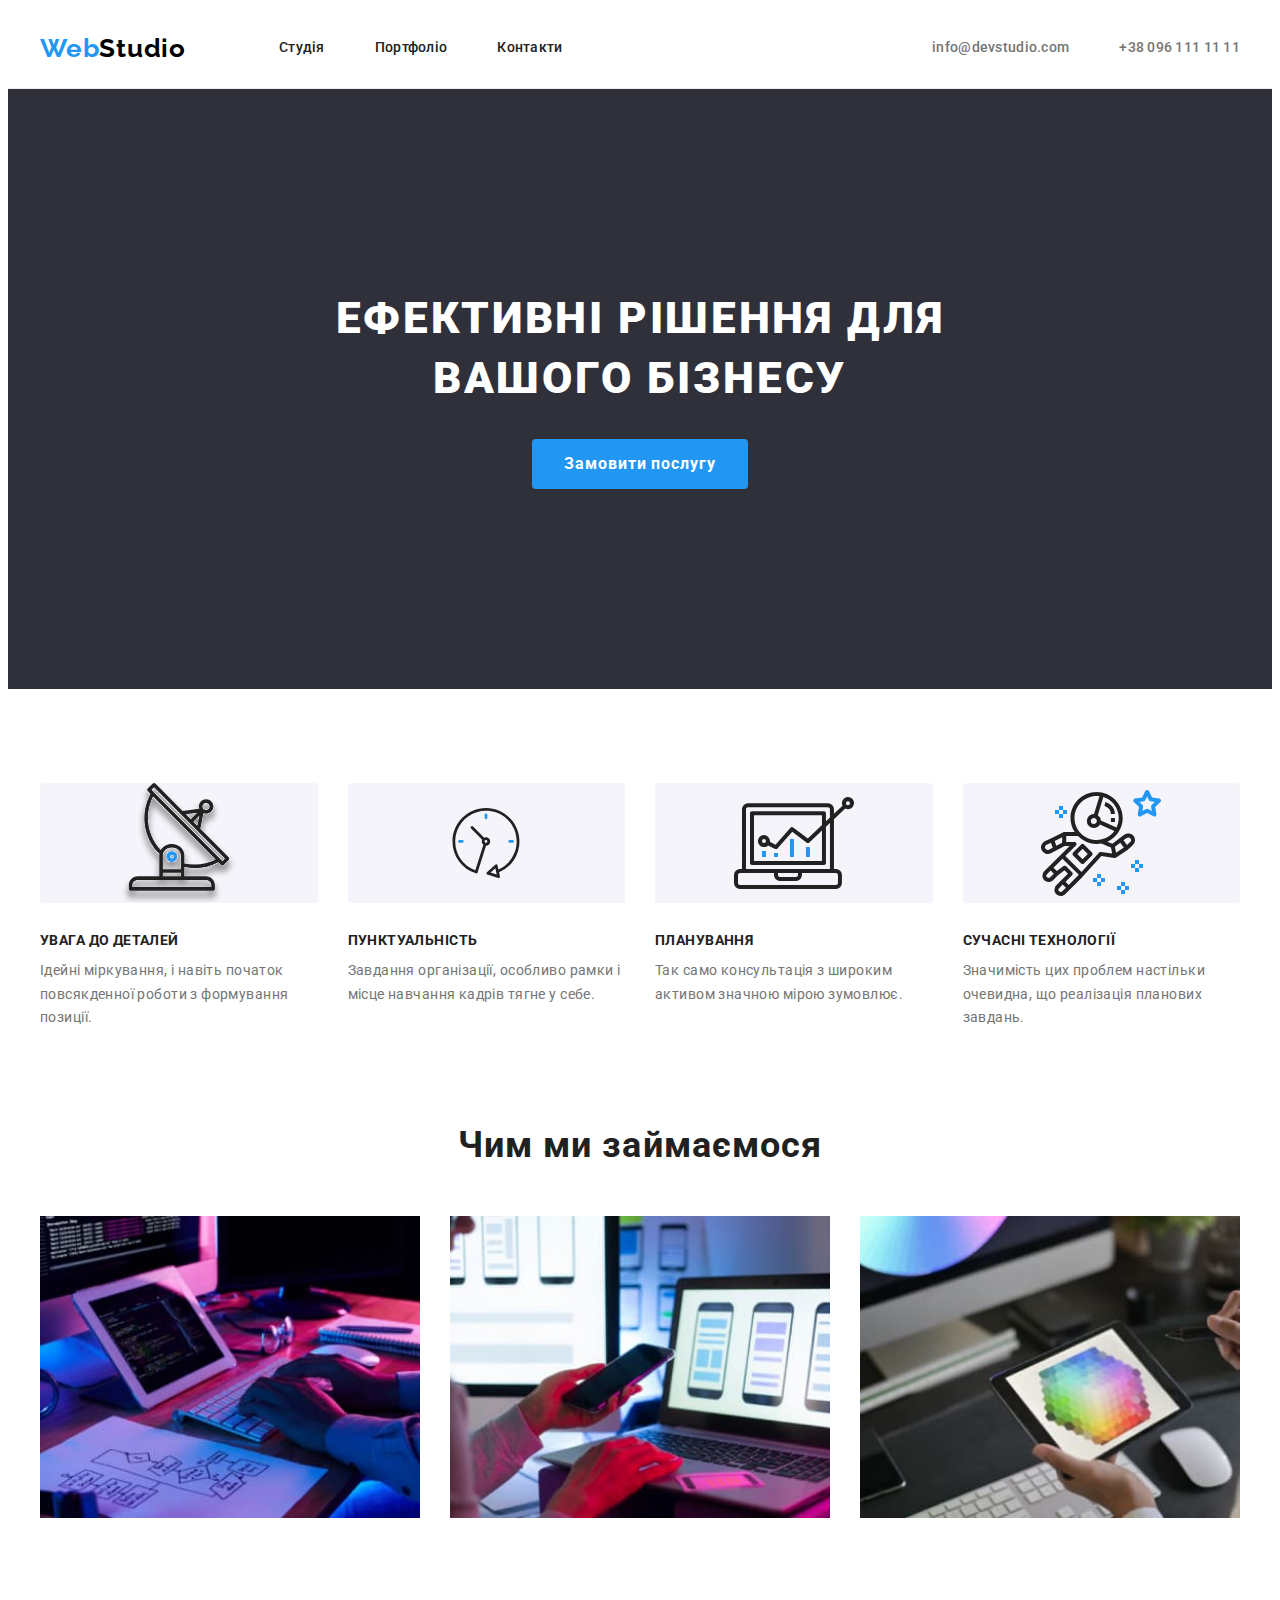
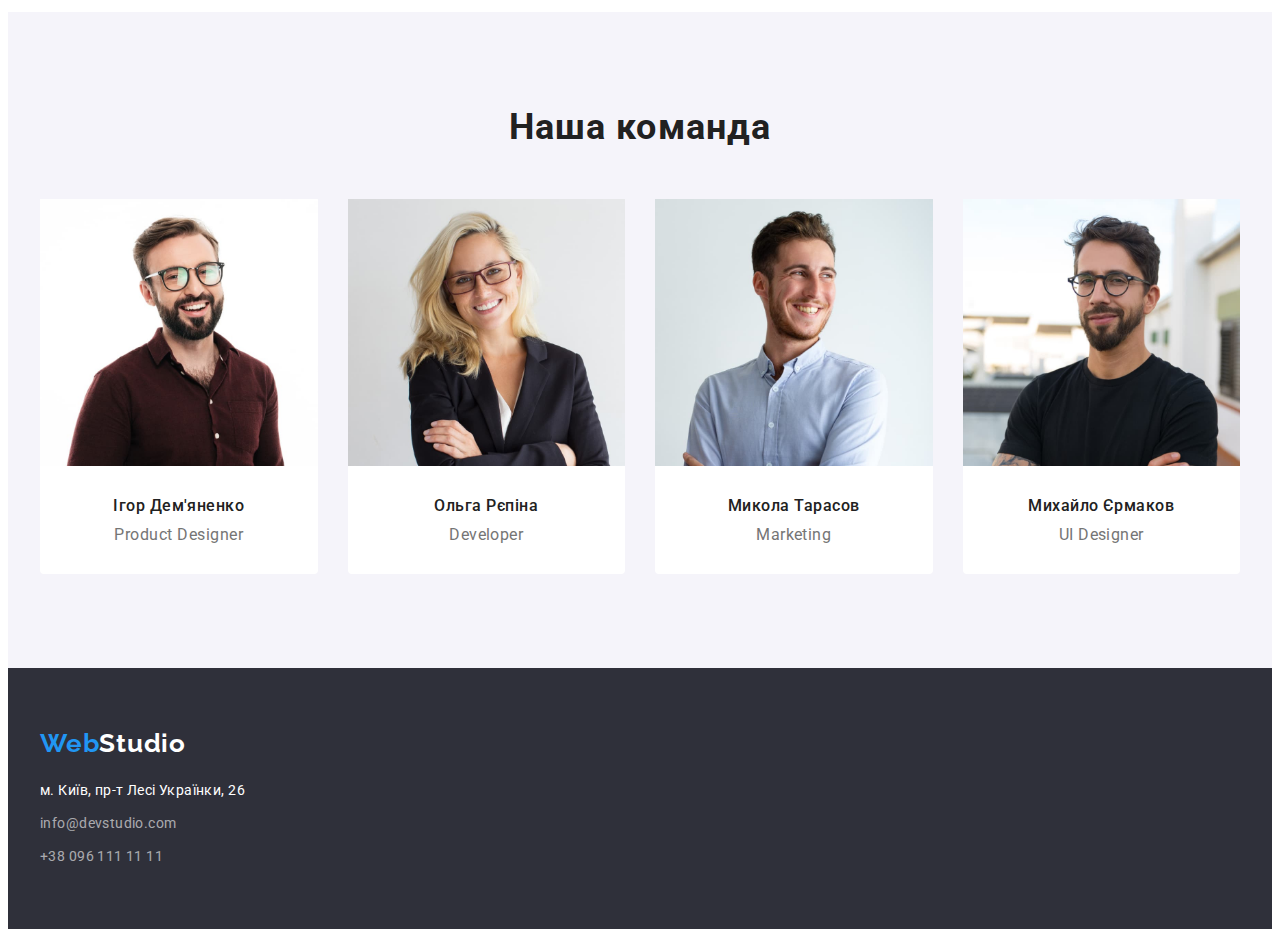
==== index.html @ 79f2c2d8 "start hm 4" ====
<!DOCTYPE html>
<html lang="uk">
  <head>
    <meta charset="UTF-8" />
    <meta http-equiv="X-UA-Compatible" content="IE=edge" />
    <meta name="viewport" content="width=device-width, initial-scale=1.0" />
    <title>Студія</title>
    <link rel="preconnect" href="https://fonts.googleapis.com" />
    <link rel="preconnect" href="https://fonts.gstatic.com" crossorigin />
    <link
      href="https://fonts.googleapis.com/css2?family=Raleway:wght@700&family=Roboto:wght@400;500;700;900&display=swap"
      rel="stylesheet"
    />

    <link
      rel="stylesheet"
      href="https://cdnjs.cloudflare.com/ajax/libs/modern-normalize/1.1.0/modern-normalize.min.css"
      integrity="sha512-wpPYUAdjBVSE4KJnH1VR1HeZfpl1ub8YT/NKx4PuQ5NmX2tKuGu6U/JRp5y+Y8XG2tV+wKQpNHVUX03MfMFn9Q=="
      crossorigin="anonymous"
      referrerpolicy="no-referrer"
    />
    <link rel="stylesheet" href="./css/style.css" />
  </head>
  <body>
    <header class="header">
      <!-- Верхня лінія -->
      <div class="container nav-main">
        <nav class="nav">
          <a class="logo" href="./index.html" lang="en"
            >Web<span class="logo-black">Studio</span></a
          >
          <ul class="nav-list">
            <li class="nav-list-item">
              <a class="nav-link current" href="./index.html">Студія</a>
            </li>
            <li class="nav-list-item">
              <a class="nav-link" href="./portfolio.html">Портфоліо</a>
            </li>
            <li class="nav-list-item">
              <a class="nav-link" href="#">Контакти</a>
            </li>
          </ul>
        </nav>
        <ul class="nav-contacts">
          <li class="nav-contacts-item">
            <a href="mailto:info@devstudio.com" class="link"
              >info@devstudio.com</a
            >
          </li>
          <li class="nav-contacts-item">
            <a href="tel:+380961111111" class="link">+38 096 111 11 11</a>
          </li>
        </ul>
      </div>
    </header>

    <main>
      <!-- Секція герой -->
      <section class="hero centered">
        <div class="container">
          <h1 class="hero-title">Ефективні рішення для вашого бізнесу</h1>
          <button class="hero-button" type="button">Замовити послугу</button>
        </div>
      </section>

      <!-- Секція особливості - приховати h2-->

      <section class="section feature">
        <h2 class="visually-hidden">Особливості</h2>
        <div class="container">
          <ul class="feature-list">
            <li class="feature-list-item">
              <h3 class="feature-title">УВАГА ДО ДЕТАЛЕЙ</h3>
              <p class="feature-text">
                Ідейні міркування, і навіть початок повсякденної роботи з
                формування позиції.
              </p>
            </li>
            <li class="feature-list-item">
              <h3 class="feature-title">ПУНКТУАЛЬНІСТЬ</h3>
              <p class="feature-text">
                Завдання організації, особливо рамки і місце навчання кадрів
                тягне у себе.
              </p>
            </li>
            <li class="feature-list-item">
              <h3 class="feature-title">ПЛАНУВАННЯ</h3>
              <p class="feature-text">
                Так само консультація з широким активом значною мірою зумовлює.
              </p>
            </li>
            <li class="feature-list-item">
              <h3 class="feature-title">СУЧАСНІ ТЕХНОЛОГІЇ</h3>
              <p class="feature-text">
                Значимість цих проблем настільки очевидна, що реалізація
                планових завдань.
              </p>
            </li>
          </ul>
        </div>
      </section>
      <!-- Секція Чим ми займаємося -->
      <section class="section">
        <div class="container">
          <h2 class="work-title centered">Чим ми займаємося</h2>
          <ul class="work-list">
            <li class="work-list-item">
              <img
                src="./images/img1.jpg"
                alt="людина працює на клавіатурі"
                width="370"
              />
            </li>
            <li class="work-list-item">
              <img
                src="./images/img2.jpg"
                alt="людина переглядає телефон"
                width="370"
              />
            </li>
            <li class="work-list-item">
              <img
                src="./images/img3.jpg"
                alt="людина переглядає планшет"
                width="370"
              />
            </li>
          </ul>
        </div>
      </section>

      <!-- Секція наша команда -->
      <section class="section team centered">
        <div class="container">
          <h2 class="team-title">Наша команда</h2>
          <ul class="team-list">
            <li class="team-list-item">
              <img src="./images/imgigor.jpg" alt="фото Ігоря" width="270" />
              <h3 class="team-name">Ігор Дем'яненко</h3>
              <p class="team-text" lang="en">Product Designer</p>
            </li>
            <li class="team-list-item">
              <img src="./images/imgolga.jpg" alt="фото Ольги" width="270" />
              <h3 class="team-name">Ольга Рєпіна</h3>
              <p class="team-text" lang="en">Developer</p>
            </li>
            <li class="team-list-item">
              <img src="./images/imgmikola.jpg" alt="фото Миколи" width="270" />
              <h3 class="team-name">Микола Тарасов</h3>
              <p class="team-text" lang="en">Marketing</p>
            </li>
            <li class="team-list-item">
              <img
                src="./images/imgmishailo.jpg"
                alt="фото Михайла"
                width="270"
              />
              <h3 class="team-name">Михайло Єрмаков</h3>
              <p class="team-text" lang="en">UI Designer</p>
            </li>
          </ul>
        </div>
      </section>
    </main>
    <!-- Секція підвал -->
    <footer class="footer">
      <div class="container">
        <a class="logo footer" href="./index.html" lang="en"
          >Web<span class="logo-white">Studio</span></a
        >
        <address class="address">
          <ul class="footer-list">
            <li class="footer-list-item">
              <a
                class="footer-link"
                href="https://goo.gl/maps/CPtrU1FHBa2aNyZL9"
                target="_blank"
                rel="noopener noreferrer"
                >м. Київ, пр-т Лесі Українки, 26</a
              >
            </li>
            <li class="footer-list-item mail">
              <a class="link" href="mailto:info@devstudio.com"
                >info@devstudio.com</a
              >
            </li>
            <li class="footer-list-item">
              <a class="link" href="tel:+380961111111">+38 096 111 11 11</a>
            </li>
          </ul>
        </address>
      </div>
    </footer>
  </body>
</html>
---- css/style.css ----
:root {
  --primary-text-color: #212121;
  --secondary-text-color: #757575;
  --accent-color: #2196f3;
  --primary-white-color: #ffffff;
  --primary-bgr-color: #f5f4fa;
  --secondary-bgr-color: #2f303a;
  --footer-bgr-item-color: rgba(255, 255, 255, 0.6);
  --logo-primary-color: #2196f3;
  --logo-top-color: #000000;
  --logo-bottom-color: #ffffff;
  --accent-hero-btn: #188ce8;
}

/* ----сбрасываем margin and other-------- */

p,
h1,
h2,
h3,
h4,
h5,
h6 {
  margin: 0;
}

ul,
ol {
  margin: 0;
  padding-left: 0;
  list-style: none;
}

img {
  display: block;
  min-width: 100%;
  height: auto;
}

a {
  text-decoration: none;
  color: currentColor;
}

/* цвет и фон страницы */
body {
  font-family: "Roboto", sans-serif;
  background-color: var(--primary-white-color);
  color: var(--primary-text-color);
}

.container {
  width: 1200px;
  padding-left: 15px;
  padding-right: 15px;
  margin: 0 auto;
}

.current {
  color: var(--accent-color);
}

.centered {
  text-align: center;
}

/* ------------геометрия section------------ */

.section {
  margin-top: 0;
  margin-bottom: 0;
  padding-top: 94px;
  padding-bottom: 94px;
}

/* -----HEADER------- */

.header {
  border-bottom: 1px solid #ececec;
}

.logo {
  padding-top: 24px;
  padding-bottom: 24px;

  color: var(--logo-primary-color);
  font-family: "Raleway", sans-serif;
  font-weight: 700;
  font-style: normal;
  font-size: 26px;
  line-height: 1.19;
  letter-spacing: 0.03em;
}

.logo-black {
  color: var(--logo-top-color);
}

.nav-link {
  display: block;
  padding-top: 32px;
  padding-bottom: 32px;

  font-weight: 500;
  font-size: 14px;
  line-height: 1.14;
  letter-spacing: 0.02em;
  color: var(--primary-text-color);
}

.nav-link:hover,
.nav-link:focus {
  color: var(--accent-color);
}

.nav-main {
  display: flex;
}

.nav {
  display: flex;
  align-items: center;
}

.nav-list {
  display: flex;
  align-items: center;
  margin-left: 93px;
  gap: 50px;
}

.nav-contacts {
  display: flex;
  align-items: center;
  margin-left: auto;
  gap: 50px;
}

.nav-contacts-item .link {
  display: block;
  padding-top: 32px;
  padding-bottom: 32px;

  font-weight: 500;
  font-size: 14px;
  line-height: 1.14;
  letter-spacing: 0.02em;
  color: var(--secondary-text-color);
}

.nav-contacts-item .link:hover,
.nav-contacts-item .link:focus {
  color: var(--accent-color);
}

/* ------- HERO ------- */

.hero {
  margin-top: 0;
  margin-bottom: 0;
  padding-top: 200px;
  padding-bottom: 200px;

  background-color: var(--secondary-bgr-color);
}

.hero-title {
  max-width: 696px;
  margin: 0 auto 30px;

  font-weight: 900;
  font-size: 44px;
  line-height: 1.36;
  letter-spacing: 0.06em;
  color: var(--primary-white-color);
  text-transform: uppercase;
}

.hero-button {
  display: inline-block;
  border-radius: 4px;
  min-width: 216px;
  height: 50px;

  border: none;
  background: var(--accent-color);
  font-family: inherit;
  font-weight: 700;
  font-size: 16px;
  line-height: 1.88;
  letter-spacing: 0.06em;
  color: var(--primary-white-color);
  cursor: pointer;
}

.hero-button:hover,
.hero-button:focus {
  background: var(--accent-hero-btn);
}

/* ------- FEATURE ------- */

.visually-hidden {
  position: absolute;
  width: 1px;
  height: 1px;
  margin: -1px;
  border: 0;
  padding: 0;
  white-space: nowrap;
  clip-path: inset(100%);
  clip: rect(0 0 0 0);
  overflow: hidden;
}
.feature {
  padding-bottom: 0;
}

.feature-list {
  display: flex;
  justify-content: center;
  gap: 30px;
}

.feature-list-item {
  flex-basis: calc((100% - 90px) / 4);
}

.feature-list-item::before {
  content: "";
  display: block;
  height: 120px;
  margin-bottom: 30px;
  background: var(--primary-bgr-color);
  border-radius: 4px;

  background-size: contain;
  background-repeat: no-repeat;
  background-position: center;
}

.feature-list-item:nth-child(1)::before {
  background-image: url(../images/antenna-1.svg);
}

.feature-list-item:nth-child(2)::before {
  background-image: url(../images/time.svg);
}

.feature-list-item:nth-child(3)::before {
  background-image: url(../images/diagram.svg);
}

.feature-list-item:nth-child(4)::before {
  background-image: url(../images/astronaut.svg);
}

.feature-title {
  margin-bottom: 10px;

  font-size: 14px;
  line-height: 1.14;
  letter-spacing: 0.03em;
  text-transform: uppercase;
}

.feature-text {
  font-size: 14px;
  line-height: 1.71;
  letter-spacing: 0.03em;
  color: var(--secondary-text-color);
}

/* -------------- WORK ---------------- */

.work-title {
  margin-bottom: 50px;
}

.work-title,
.team-title {
  font-size: 36px;
  line-height: 1.17;
  letter-spacing: 0.03em;
}

.work-list {
  display: flex;
  justify-content: center;
  gap: 30px;
}

.work-list-item {
  flex-basis: calc((100% - 60px) / 3);
}

/* ---------- TEAM ------------ */

.team {
  background-color: var(--primary-bgr-color);
}

.team-title {
  margin-bottom: 50px;
}

.team-list {
  display: flex;
  justify-content: center;
  gap: 30px;
}

.team-list-item {
  flex-basis: calc((100% - 90px) / 4);

  background: var(--primary-white-color);
  border-radius: 0px 0px 4px 4px;
}

.team-name {
  margin-bottom: 10px;

  font-weight: 500;
  font-size: 16px;
  line-height: 1.19;
  letter-spacing: 0.03em;
}

.team-text {
  margin-bottom: 30px;

  font-size: 16px;
  line-height: 1.19;
  text-align: center;
  letter-spacing: 0.03em;
  color: var(--secondary-text-color);
}

.team-list-item > img {
  margin-bottom: 30px;
}

/* ------------- FILTERS ------------ */

.filters-list {
  display: flex;
  justify-content: center;
  gap: 8px;

  margin-bottom: 50px;
}

.filters-button {
  display: inline-block;
  border-radius: 4px;
  height: 38px;
  min-width: 73px;
  border: none;

  font-family: inherit;
  font-weight: 500;
  font-size: 16px;
  line-height: 1.62;
  letter-spacing: 0.03em;
  background: var(--primary-bgr-color);
  color: var(--primary-text-color);
  cursor: pointer;
}

.filters-button:hover,
.filters-button:focus {
  background: var(--accent-color);
  color: var(--primary-white-color);
}

/* ------------- PORTFOLIO ------------ */

.portfolio-list {
  display: flex;
  flex-wrap: wrap;
  gap: 30px;

  background: var(--primary-white-color);
}

.portfolio-list-item {
  flex-basis: calc((100% - 60px) / 3);
}

.portfolio-item:hover,
.portfolio-item:focus {
  color: var(--primary-text-color);
}

.sign {
  padding: 20px 24px;
  border: 1px solid #eeeeee;
  border-top: 1px solid transparent;
}

.portfolio-title {
  margin-top: 0;
  margin-bottom: 4px;

  font-size: 18px;
  line-height: 2;
  letter-spacing: 0.06em;
  color: var(--primary-text-color);
}

.portfolio-text {
  font-size: 16px;
  line-height: 1.88;
  letter-spacing: 0.03em;
  color: var(--secondary-text-color);
}

/* ---------- FOOTER ----------- */

.footer {
  padding-top: 60px;
  padding-bottom: 60px;

  background-color: var(--secondary-bgr-color);
}

.logo.footer {
  margin: 0;
  padding: 0;
}

.address {
  margin-top: 20px;
}

.mail {
  margin-top: 9px;
  margin-bottom: 9px;
}

.logo-white {
  color: var(--logo-bottom-color);
}

.footer-list-item .link {
  font-style: normal;
  font-size: 14px;
  line-height: 1.71;
  letter-spacing: 0.03em;
  color: var(--footer-bgr-item-color);
}

.footer-list-item .footer-link {
  font-style: normal;
  font-size: 14px;
  line-height: 1.71;
  letter-spacing: 0.03em;
  color: var(--primary-white-color);
}

.footer-link:hover,
.footer-iink:focus {
  color: var(--accent-color);
}

.footer-list-item .link:hover,
.footer-list-item .link:focus {
  color: var(--accent-color);
}
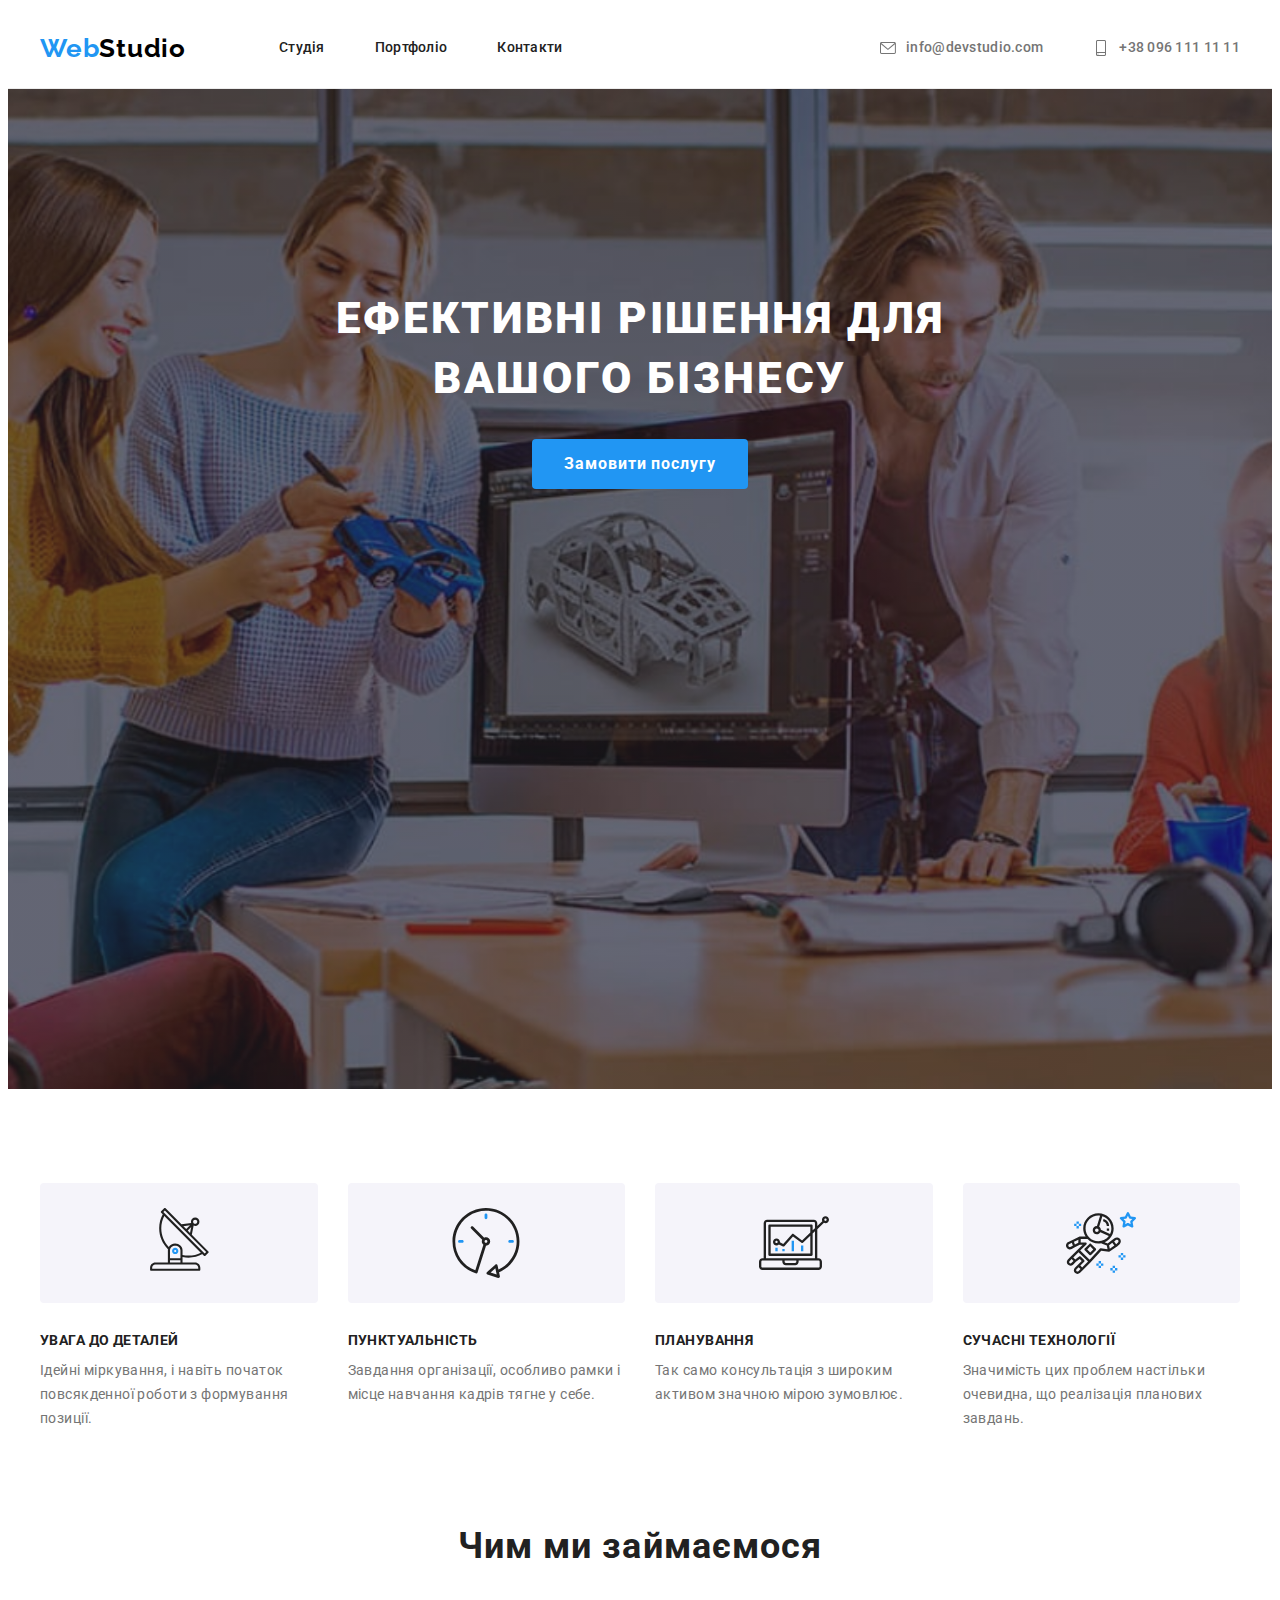
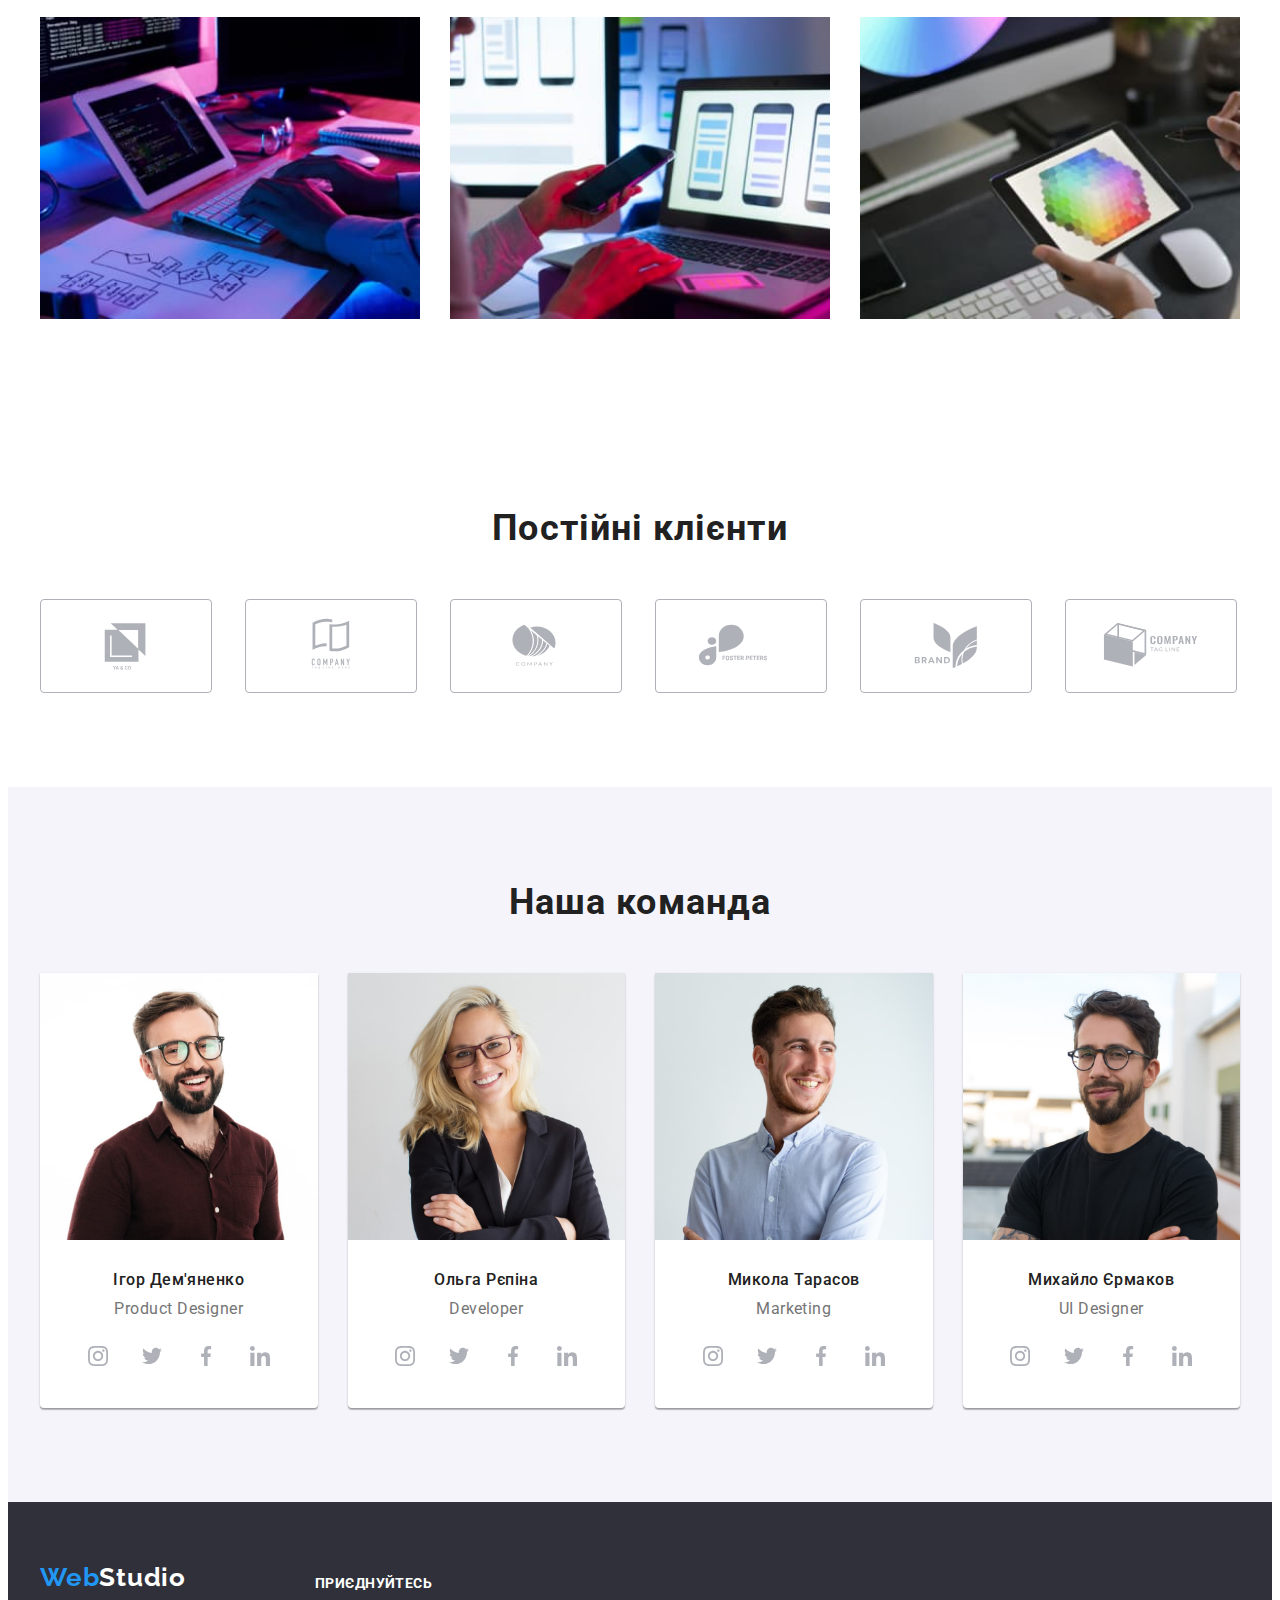
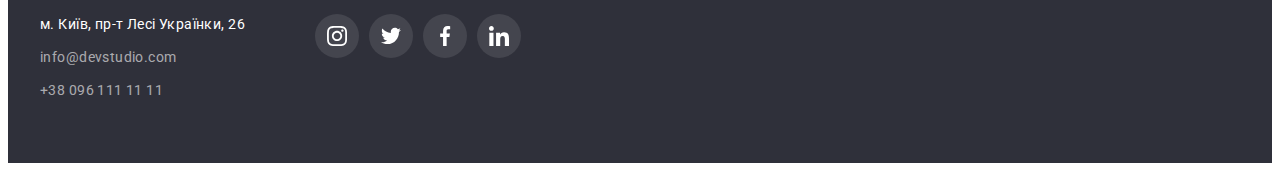
==== commit 8d764c91: "adds svg" ====
--- a/index.html
+++ b/index.html
@@ -44,11 +44,18 @@
         <ul class="nav-contacts">
           <li class="nav-contacts-item">
             <a href="mailto:info@devstudio.com" class="link"
-              >info@devstudio.com</a
+              ><svg class="nav-contacts-icon" width="16" height="16">
+                <use href="./images/icons.svg#icon-mail"></use>
+              </svg>
+              info@devstudio.com</a
             >
           </li>
           <li class="nav-contacts-item">
-            <a href="tel:+380961111111" class="link">+38 096 111 11 11</a>
+            <a href="tel:+380961111111" class="link mobile"
+              ><svg class="nav-contacts-icon" width="16" height="16">
+                <use href="./images/icons.svg#icon-smartphone"></use></svg
+              >+38 096 111 11 11</a
+            >
           </li>
         </ul>
       </div>
@@ -70,6 +77,11 @@
         <div class="container">
           <ul class="feature-list">
             <li class="feature-list-item">
+              <div class="feature-thumb">
+                <svg class="feature-icon" width="70" height="70">
+                  <use href="./images/icons.svg#icon-antenna"></use>
+                </svg>
+              </div>
               <h3 class="feature-title">УВАГА ДО ДЕТАЛЕЙ</h3>
               <p class="feature-text">
                 Ідейні міркування, і навіть початок повсякденної роботи з
@@ -77,6 +89,11 @@
               </p>
             </li>
             <li class="feature-list-item">
+              <div class="feature-thumb">
+                <svg class="feature-icon" width="70" height="70">
+                  <use href="./images/icons.svg#icon-clock"></use>
+                </svg>
+              </div>
               <h3 class="feature-title">ПУНКТУАЛЬНІСТЬ</h3>
               <p class="feature-text">
                 Завдання організації, особливо рамки і місце навчання кадрів
@@ -84,12 +101,22 @@
               </p>
             </li>
             <li class="feature-list-item">
+              <div class="feature-thumb">
+                <svg class="feature-icon" width="70" height="70">
+                  <use href="./images/icons.svg#icon-diagram"></use>
+                </svg>
+              </div>
               <h3 class="feature-title">ПЛАНУВАННЯ</h3>
               <p class="feature-text">
                 Так само консультація з широким активом значною мірою зумовлює.
               </p>
             </li>
             <li class="feature-list-item">
+              <div class="feature-thumb">
+                <svg class="feature-icon" width="70" height="70">
+                  <use href="./images/icons.svg#icon-astronaut"></use>
+                </svg>
+              </div>
               <h3 class="feature-title">СУЧАСНІ ТЕХНОЛОГІЇ</h3>
               <p class="feature-text">
                 Значимість цих проблем настільки очевидна, що реалізація
@@ -129,6 +156,81 @@
         </div>
       </section>
 
+      <!-- секція наші кліенти -->
+      <section class="section">
+        <div class="container">
+          <h2 class="clients centered">Постійні клієнти</h2>
+          <ul class="clients-list">
+            <li class="clients-item">
+              <a
+                class="clients-link"
+                href="#"
+                target="_blank"
+                rel="noreferrer noopener"
+              >
+                <svg class="clients-icon" width="106" height="60">
+                  <use href="./images/icons.svg#icon-company1"></use></svg
+              ></a>
+            </li>
+            <li class="clients-item">
+              <a
+                class="clients-link"
+                href="#"
+                target="_blank"
+                rel="noreferrer noopener"
+              >
+                <svg class="clients-icon" width="106" height="60">
+                  <use href="./images/icons.svg#icon-company2"></use></svg
+              ></a>
+            </li>
+            <li class="clients-item">
+              <a
+                class="clients-link"
+                href="#"
+                target="_blank"
+                rel="noreferrer noopener"
+              >
+                <svg class="clients-icon" width="106" height="60">
+                  <use href="./images/icons.svg#icon-company3"></use></svg
+              ></a>
+            </li>
+            <li class="clients-item">
+              <a
+                class="clients-link"
+                href="#"
+                target="_blank"
+                rel="noreferrer noopener"
+              >
+                <svg class="clients-icon" width="106" height="60">
+                  <use href="./images/icons.svg#icon-company4"></use></svg
+              ></a>
+            </li>
+            <li class="clients-item">
+              <a
+                class="clients-link"
+                href="#"
+                target="_blank"
+                rel="noreferrer noopener"
+              >
+                <svg class="clients-icon" width="106" height="60">
+                  <use href="./images/icons.svg#icon-company5"></use></svg
+              ></a>
+            </li>
+            <li class="clients-item">
+              <a
+                class="clients-link"
+                href="#"
+                target="_blank"
+                rel="noreferrer noopener"
+              >
+                <svg class="clients-icon" width="106" height="60">
+                  <use href="./images/icons.svg#icon-company6"></use></svg
+              ></a>
+            </li>
+          </ul>
+        </div>
+      </section>
+
       <!-- Секція наша команда -->
       <section class="section team centered">
         <div class="container">
@@ -136,18 +238,174 @@
           <ul class="team-list">
             <li class="team-list-item">
               <img src="./images/imgigor.jpg" alt="фото Ігоря" width="270" />
-              <h3 class="team-name">Ігор Дем'яненко</h3>
-              <p class="team-text" lang="en">Product Designer</p>
+              <div class="team-content">
+                <h3 class="team-name">Ігор Дем'яненко</h3>
+                <p class="team-text" lang="en">Product Designer</p>
+                <ul class="social-list">
+                  <li class="social-item">
+                    <a
+                      class="social-link"
+                      href="#"
+                      target="_blank"
+                      rel="noreferrer noopener"
+                    >
+                      <svg class="social-icon" width="20" height="20">
+                        <use href="./images/icons.svg#icon-instagram"></use>
+                      </svg>
+                    </a>
+                  </li>
+                  <li class="social-item">
+                    <a
+                      class="social-link"
+                      href="#"
+                      target="_blank"
+                      rel="noreferrer noopener"
+                    >
+                      <svg class="social-icon" width="20" height="20">
+                        <use href="./images/icons.svg#icon-twitter"></use>
+                      </svg>
+                    </a>
+                  </li>
+                  <li class="social-item">
+                    <a
+                      class="social-link"
+                      href="#"
+                      target="_blank"
+                      rel="noreferrer noopener"
+                    >
+                      <svg class="social-icon" width="20" height="20">
+                        <use href="./images/icons.svg#icon-facebook"></use>
+                      </svg>
+                    </a>
+                  </li>
+                  <li class="social-item">
+                    <a
+                      class="social-link"
+                      href="#"
+                      target="_blank"
+                      rel="noreferrer noopener"
+                    >
+                      <svg class="social-icon" width="20" height="20">
+                        <use href="./images/icons.svg#icon-linkedin"></use>
+                      </svg>
+                    </a>
+                  </li>
+                </ul>
+              </div>
             </li>
             <li class="team-list-item">
               <img src="./images/imgolga.jpg" alt="фото Ольги" width="270" />
-              <h3 class="team-name">Ольга Рєпіна</h3>
-              <p class="team-text" lang="en">Developer</p>
+              <div class="team-content">
+                <h3 class="team-name">Ольга Рєпіна</h3>
+                <p class="team-text" lang="en">Developer</p>
+                <ul class="social-list">
+                  <li class="social-item">
+                    <a
+                      class="social-link"
+                      href="#"
+                      target="_blank"
+                      rel="noreferrer noopener"
+                    >
+                      <svg class="social-icon" width="20" height="20">
+                        <use href="./images/icons.svg#icon-instagram"></use>
+                      </svg>
+                    </a>
+                  </li>
+                  <li class="social-item">
+                    <a
+                      class="social-link"
+                      href="#"
+                      target="_blank"
+                      rel="noreferrer noopener"
+                    >
+                      <svg class="social-icon" width="20" height="20">
+                        <use href="./images/icons.svg#icon-twitter"></use>
+                      </svg>
+                    </a>
+                  </li>
+                  <li class="social-item">
+                    <a
+                      class="social-link"
+                      href="#"
+                      target="_blank"
+                      rel="noreferrer noopener"
+                    >
+                      <svg class="social-icon" width="20" height="20">
+                        <use href="./images/icons.svg#icon-facebook"></use>
+                      </svg>
+                    </a>
+                  </li>
+                  <li class="social-item">
+                    <a
+                      class="social-link"
+                      href="#"
+                      target="_blank"
+                      rel="noreferrer noopener"
+                    >
+                      <svg class="social-icon" width="20" height="20">
+                        <use href="./images/icons.svg#icon-linkedin"></use>
+                      </svg>
+                    </a>
+                  </li>
+                </ul>
+              </div>
             </li>
             <li class="team-list-item">
               <img src="./images/imgmikola.jpg" alt="фото Миколи" width="270" />
-              <h3 class="team-name">Микола Тарасов</h3>
-              <p class="team-text" lang="en">Marketing</p>
+              <div class="team-content">
+                <h3 class="team-name">Микола Тарасов</h3>
+                <p class="team-text" lang="en">Marketing</p>
+                <ul class="social-list">
+                  <li class="social-item">
+                    <a
+                      class="social-link"
+                      href="#"
+                      target="_blank"
+                      rel="noreferrer noopener"
+                    >
+                      <svg class="social-icon" width="20" height="20">
+                        <use href="./images/icons.svg#icon-instagram"></use>
+                      </svg>
+                    </a>
+                  </li>
+                  <li class="social-item">
+                    <a
+                      class="social-link"
+                      href="#"
+                      target="_blank"
+                      rel="noreferrer noopener"
+                    >
+                      <svg class="social-icon" width="20" height="20">
+                        <use href="./images/icons.svg#icon-twitter"></use>
+                      </svg>
+                    </a>
+                  </li>
+                  <li class="social-item">
+                    <a
+                      class="social-link"
+                      href="#"
+                      target="_blank"
+                      rel="noreferrer noopener"
+                    >
+                      <svg class="social-icon" width="20" height="20">
+                        <use href="./images/icons.svg#icon-facebook"></use>
+                      </svg>
+                    </a>
+                  </li>
+                  <li class="social-item">
+                    <a
+                      class="social-link"
+                      href="#"
+                      target="_blank"
+                      rel="noreferrer noopener"
+                    >
+                      <svg class="social-icon" width="20" height="20">
+                        <use href="./images/icons.svg#icon-linkedin"></use>
+                      </svg>
+                    </a>
+                  </li>
+                </ul>
+              </div>
             </li>
             <li class="team-list-item">
               <img
@@ -155,8 +413,60 @@
                 alt="фото Михайла"
                 width="270"
               />
-              <h3 class="team-name">Михайло Єрмаков</h3>
-              <p class="team-text" lang="en">UI Designer</p>
+              <div class="team-content">
+                <h3 class="team-name">Михайло Єрмаков</h3>
+                <p class="team-text" lang="en">UI Designer</p>
+                <ul class="social-list">
+                  <li class="social-item">
+                    <a
+                      class="social-link"
+                      href="#"
+                      target="_blank"
+                      rel="noreferrer noopener"
+                    >
+                      <svg class="social-icon" width="20" height="20">
+                        <use href="./images/icons.svg#icon-instagram"></use>
+                      </svg>
+                    </a>
+                  </li>
+                  <li class="social-item">
+                    <a
+                      class="social-link"
+                      href="#"
+                      target="_blank"
+                      rel="noreferrer noopener"
+                    >
+                      <svg class="social-icon" width="20" height="20">
+                        <use href="./images/icons.svg#icon-twitter"></use>
+                      </svg>
+                    </a>
+                  </li>
+                  <li class="social-item">
+                    <a
+                      class="social-link"
+                      href="#"
+                      target="_blank"
+                      rel="noreferrer noopener"
+                    >
+                      <svg class="social-icon" width="20" height="20">
+                        <use href="./images/icons.svg#icon-facebook"></use>
+                      </svg>
+                    </a>
+                  </li>
+                  <li class="social-item">
+                    <a
+                      class="social-link"
+                      href="#"
+                      target="_blank"
+                      rel="noreferrer noopener"
+                    >
+                      <svg class="social-icon" width="20" height="20">
+                        <use href="./images/icons.svg#icon-linkedin"></use>
+                      </svg>
+                    </a>
+                  </li>
+                </ul>
+              </div>
             </li>
           </ul>
         </div>
@@ -164,31 +474,80 @@
     </main>
     <!-- Секція підвал -->
     <footer class="footer">
-      <div class="container">
-        <a class="logo footer" href="./index.html" lang="en"
-          >Web<span class="logo-white">Studio</span></a
-        >
-        <address class="address">
-          <ul class="footer-list">
-            <li class="footer-list-item">
-              <a
-                class="footer-link"
-                href="https://goo.gl/maps/CPtrU1FHBa2aNyZL9"
-                target="_blank"
-                rel="noopener noreferrer"
-                >м. Київ, пр-т Лесі Українки, 26</a
-              >
-            </li>
-            <li class="footer-list-item mail">
-              <a class="link" href="mailto:info@devstudio.com"
-                >info@devstudio.com</a
-              >
-            </li>
-            <li class="footer-list-item">
-              <a class="link" href="tel:+380961111111">+38 096 111 11 11</a>
+      <div class="container wrap">
+        <div class="footer-address">
+          <a class="logo footer" href="./index.html" lang="en"
+            >Web<span class="logo-white">Studio</span></a
+          >
+
+          <address class="address">
+            <ul class="footer-list">
+              <li class="footer-list-item">
+                <a
+                  class="footer-link"
+                  href="https://goo.gl/maps/CPtrU1FHBa2aNyZL9"
+                  target="_blank"
+                  rel="noopener noreferrer"
+                  >м. Київ, пр-т Лесі Українки, 26</a
+                >
+              </li>
+              <li class="footer-list-item mail">
+                <a class="link" href="mailto:info@devstudio.com"
+                  >info@devstudio.com</a
+                >
+              </li>
+              <li class="footer-list-item">
+                <a class="link" href="tel:+380961111111">+38 096 111 11 11</a>
+              </li>
+            </ul>
+          </address>
+        </div>
+        <div class="footer-social">
+          <h2 class="footer-title">приєднуйтесь</h2>
+          <ul class="footer-social-title">
+            <li class="footer-social-list">
+              <a
+                class="footer-social-link"
+                href="#"
+                target="_blank"
+                rel="noreferrer noopener"
+                ><svg class="footer-social-icon" width="20" height="20">
+                  <use href="./images/icons.svg#icon-instagram"></use>
+                </svg>
+              </a>
+            </li>
+            <li class="footer-social-list">
+              <a
+                class="footer-social-link"
+                href="#"
+                target="_blank"
+                rel="noreferrer noopener"
+                ><svg class="footer-social-icon" width="20" height="20">
+                  <use href="./images/icons.svg#icon-twitter"></use></svg
+              ></a>
+            </li>
+            <li class="footer-social-list">
+              <a
+                class="footer-social-link"
+                href="#"
+                target="_blank"
+                rel="noreferrer noopener"
+                ><svg class="footer-social-icon" width="20" height="20">
+                  <use href="./images/icons.svg#icon-facebook"></use></svg
+              ></a>
+            </li>
+            <li class="footer-social-list">
+              <a
+                class="footer-social-link"
+                href="#"
+                target="_blank"
+                rel="noreferrer noopener"
+                ><svg class="footer-social-icon" width="20" height="20">
+                  <use href="./images/icons.svg#icon-linkedin"></use></svg
+              ></a>
             </li>
           </ul>
-        </address>
+        </div>
       </div>
     </footer>
   </body>
--- a/css/style.css
+++ b/css/style.css
@@ -10,6 +10,10 @@
   --logo-top-color: #000000;
   --logo-bottom-color: #ffffff;
   --accent-hero-btn: #188ce8;
+  --primary-brd-color: #afb1b8;
+  --secondare-brd-colod: #eeeeee;
+  --hero-bgr-color: #c4c4c4;
+  --footer-bgr-social-link-color: rgba(255, 255, 255, 0.1);
 }
 
 /* ----сбрасываем margin and other-------- */
@@ -148,20 +152,52 @@
   color: var(--secondary-text-color);
 }
 
+.link.mobile {
+  display: flex;
+  align-items: center;
+}
+
 .nav-contacts-item .link:hover,
 .nav-contacts-item .link:focus {
   color: var(--accent-color);
 }
 
+.nav-contacts-item .link {
+  display: flex;
+  justify-content: center;
+  align-content: center;
+}
+
+.nav-contacts-icon {
+  margin-right: 10px;
+  fill: var(--secondary-text-color);
+}
+
+.link:hover .nav-contacts-icon,
+.link:focus .nav-contacts-icon {
+  fill: var(--accent-color);
+}
+
 /* ------- HERO ------- */
 
 .hero {
-  margin-top: 0;
-  margin-bottom: 0;
+  margin: 0 auto;
   padding-top: 200px;
   padding-bottom: 200px;
 
-  background-color: var(--secondary-bgr-color);
+  height: 600px;
+  max-width: 1600px;
+
+  background-image: linear-gradient(
+      rgba(47, 48, 58, 0.4),
+      rgba(47, 48, 58, 0.4)
+    ),
+    url(../images/imghero.jpg);
+
+  background-size: cover;
+  background-repeat: no-repeat;
+  background-position: center;
+  background-color: var(--hero-bgr-color);
 }
 
 .hero-title {
@@ -212,6 +248,7 @@
   clip: rect(0 0 0 0);
   overflow: hidden;
 }
+
 .feature {
   padding-bottom: 0;
 }
@@ -226,33 +263,14 @@
   flex-basis: calc((100% - 90px) / 4);
 }
 
-.feature-list-item::before {
-  content: "";
-  display: block;
+.feature-thumb {
+  justify-content: center;
+  align-items: center;
+  display: flex;
   height: 120px;
   margin-bottom: 30px;
   background: var(--primary-bgr-color);
   border-radius: 4px;
-
-  background-size: contain;
-  background-repeat: no-repeat;
-  background-position: center;
-}
-
-.feature-list-item:nth-child(1)::before {
-  background-image: url(../images/antenna-1.svg);
-}
-
-.feature-list-item:nth-child(2)::before {
-  background-image: url(../images/time.svg);
-}
-
-.feature-list-item:nth-child(3)::before {
-  background-image: url(../images/diagram.svg);
-}
-
-.feature-list-item:nth-child(4)::before {
-  background-image: url(../images/astronaut.svg);
 }
 
 .feature-title {
@@ -269,6 +287,51 @@
   line-height: 1.71;
   letter-spacing: 0.03em;
   color: var(--secondary-text-color);
+}
+
+/* ------------ CLIENTS ----------------*/
+
+.clients {
+  font-size: 36px;
+  line-height: 1.17;
+  text-align: center;
+  letter-spacing: 0.03em;
+  margin-bottom: 50px;
+}
+
+.clients-list {
+  display: flex;
+  justify-content: center;
+  gap: 30px;
+}
+
+.clients-item {
+  flex-basis: calc((100% - 150px) / 6);
+}
+
+.clients-link {
+  display: flex;
+  justify-content: center;
+  align-items: center;
+
+  width: 170px;
+  height: 92px;
+  border: 1px solid var(--primary-brd-color);
+  border-radius: 4px;
+}
+
+.clients-icon {
+  fill: var(--primary-brd-color);
+}
+
+.clients-link:hover,
+.clients-link:focus {
+  border: 1px solid var(--accent-color);
+}
+
+.clients-link:hover .clients-icon,
+.clients-link:focus .clients-icon {
+  fill: var(--accent-color);
 }
 
 /* -------------- WORK ---------------- */
@@ -315,6 +378,12 @@
 
   background: var(--primary-white-color);
   border-radius: 0px 0px 4px 4px;
+  box-shadow: 0px 1px 3px rgba(0, 0, 0, 0.12), 0px 1px 1px rgba(0, 0, 0, 0.14),
+    0px 2px 1px rgba(0, 0, 0, 0.2);
+}
+
+.team-content {
+  padding-top: 30px;
 }
 
 .team-name {
@@ -327,7 +396,7 @@
 }
 
 .team-text {
-  margin-bottom: 30px;
+  margin-bottom: 16px;
 
   font-size: 16px;
   line-height: 1.19;
@@ -336,8 +405,36 @@
   color: var(--secondary-text-color);
 }
 
-.team-list-item > img {
+.social-list {
+  display: flex;
+  gap: 10px;
+  justify-content: center;
+
   margin-bottom: 30px;
+}
+
+.social-link {
+  width: 44px;
+  height: 44px;
+  background-color: transparent;
+  border-radius: 50%;
+  display: flex;
+  justify-content: center;
+  align-items: center;
+}
+
+.social-icon {
+  fill: var(--primary-brd-color);
+}
+
+.social-link:hover,
+.social-link:focus {
+  background-color: var(--accent-color);
+}
+
+.social-link:hover .social-icon,
+.social-link:focus .social-icon {
+  fill: var(--primary-white-color);
 }
 
 /* ------------- FILTERS ------------ */
@@ -371,6 +468,8 @@
 .filters-button:focus {
   background: var(--accent-color);
   color: var(--primary-white-color);
+  box-shadow: 0px 3px 1px rgba(0, 0, 0, 0.1), 0px 1px 2px rgba(0, 0, 0, 0.08),
+    0px 2px 2px rgba(0, 0, 0, 0.12);
 }
 
 /* ------------- PORTFOLIO ------------ */
@@ -379,22 +478,23 @@
   display: flex;
   flex-wrap: wrap;
   gap: 30px;
-
-  background: var(--primary-white-color);
 }
 
 .portfolio-list-item {
   flex-basis: calc((100% - 60px) / 3);
-}
-
-.portfolio-item:hover,
-.portfolio-item:focus {
-  color: var(--primary-text-color);
+
+  background: var(--primary-white-color);
+}
+
+.portfolio-list-item:hover,
+.portfolio-list-item:focus {
+  box-shadow: 0px 1px 1px rgba(0, 0, 0, 0.12), 0px 4px 4px rgba(0, 0, 0, 0.06),
+    1px 4px 6px rgba(0, 0, 0, 0.16);
 }
 
 .sign {
   padding: 20px 24px;
-  border: 1px solid #eeeeee;
+  border: 1px solid var(--secondare-brd-colod);
   border-top: 1px solid transparent;
 }
 
@@ -424,6 +524,11 @@
   background-color: var(--secondary-bgr-color);
 }
 
+.wrap {
+  display: flex;
+  align-items: start;
+}
+
 .logo.footer {
   margin: 0;
   padding: 0;
@@ -467,3 +572,46 @@
 .footer-list-item .link:focus {
   color: var(--accent-color);
 }
+
+.footer-social {
+  margin-top: 12px;
+  margin-left: 70px;
+}
+
+.footer-title {
+  font-size: 14px;
+  line-height: 1.42;
+  letter-spacing: 0.03em;
+  text-transform: uppercase;
+
+  color: var(--primary-white-color);
+}
+
+.footer-social-title {
+  display: flex;
+  margin-top: 20px;
+  width: 206px;
+  justify-content: space-between;
+  align-items: center;
+}
+
+.footer-social-link {
+  display: flex;
+  justify-content: center;
+  align-items: center;
+
+  border-radius: 50%;
+  height: 44px;
+  width: 44px;
+
+  background-color: var(--footer-bgr-social-link-color);
+}
+
+.footer-social-icon {
+  fill: var(--primary-white-color);
+}
+
+.footer-social-link:hover,
+.footer-social-link:focus {
+  background-color: var(--accent-color);
+}
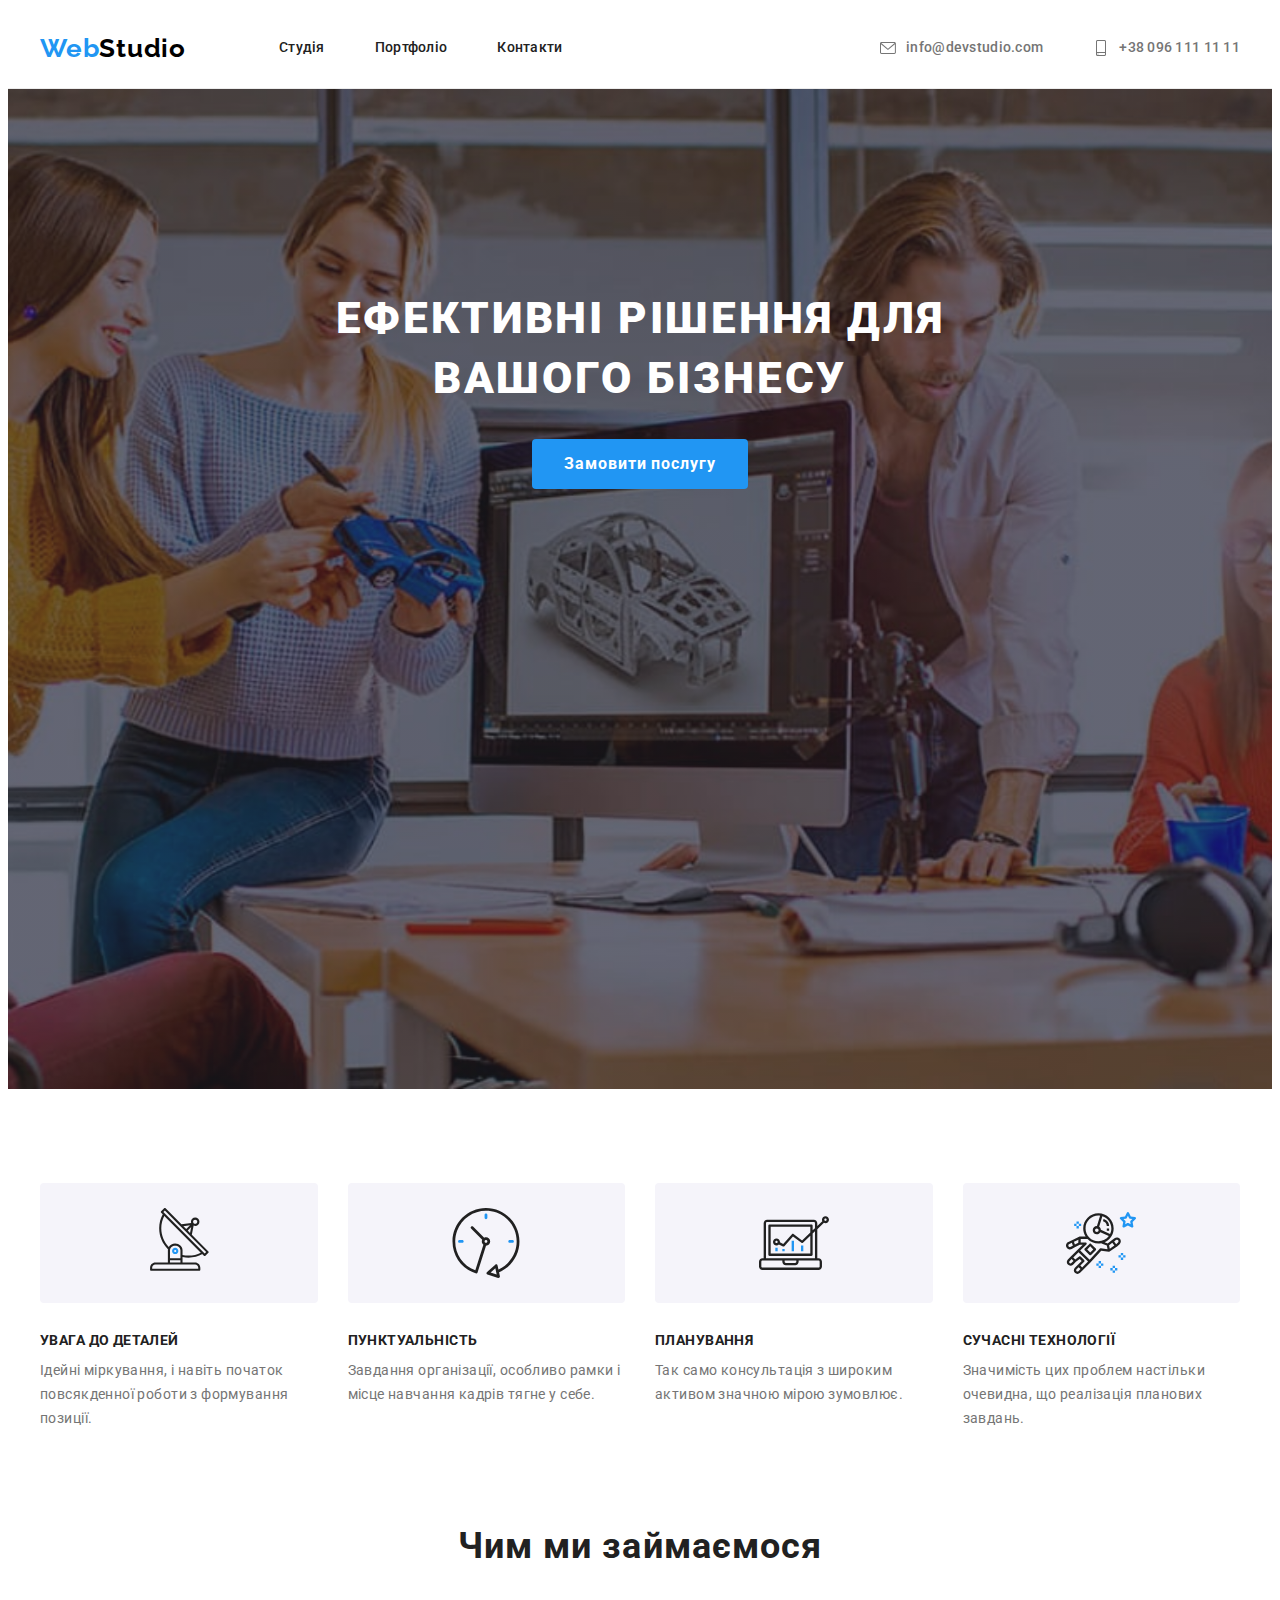
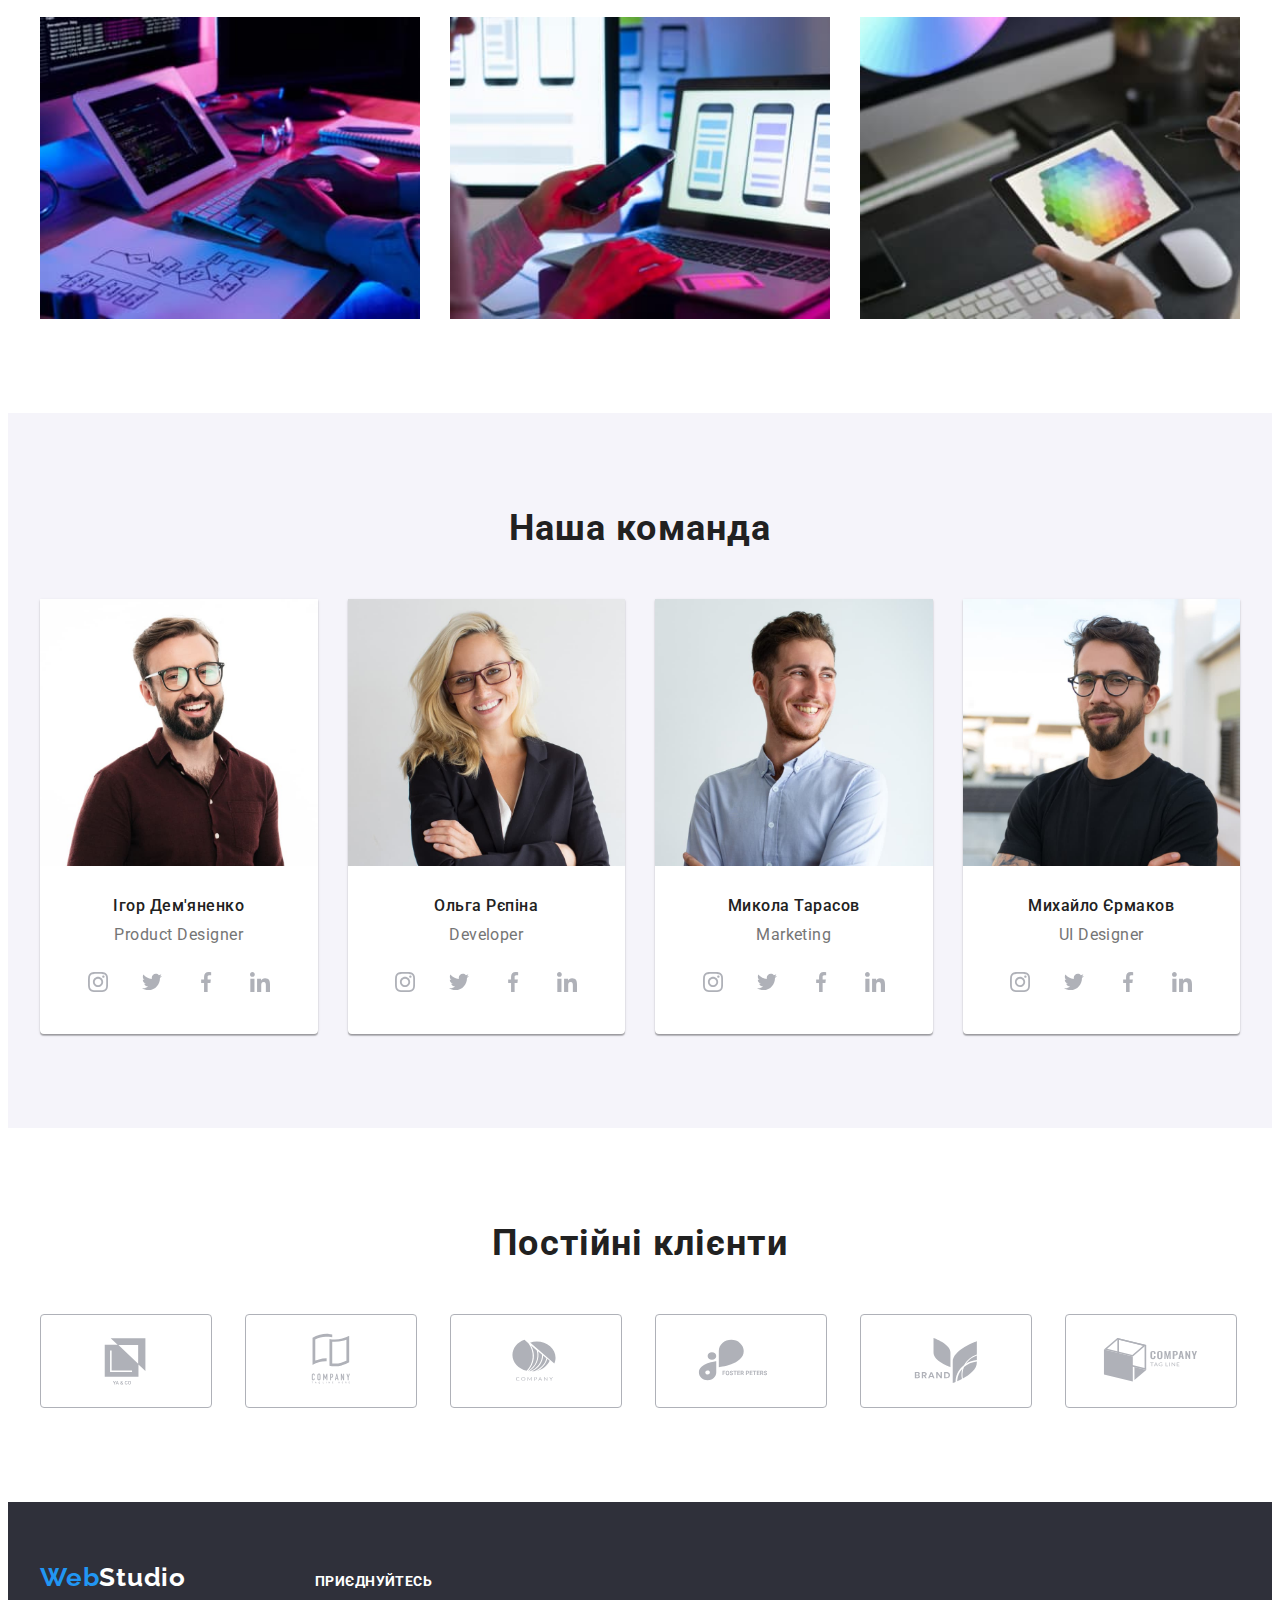
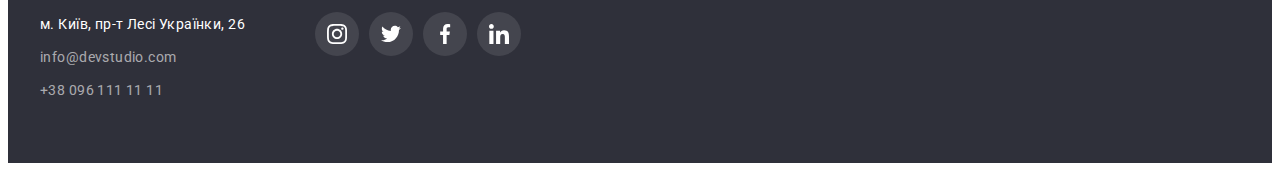
==== commit 33543cf0: "corrected" ====
--- a/index.html
+++ b/index.html
@@ -156,81 +156,6 @@
         </div>
       </section>
 
-      <!-- секція наші кліенти -->
-      <section class="section">
-        <div class="container">
-          <h2 class="clients centered">Постійні клієнти</h2>
-          <ul class="clients-list">
-            <li class="clients-item">
-              <a
-                class="clients-link"
-                href="#"
-                target="_blank"
-                rel="noreferrer noopener"
-              >
-                <svg class="clients-icon" width="106" height="60">
-                  <use href="./images/icons.svg#icon-company1"></use></svg
-              ></a>
-            </li>
-            <li class="clients-item">
-              <a
-                class="clients-link"
-                href="#"
-                target="_blank"
-                rel="noreferrer noopener"
-              >
-                <svg class="clients-icon" width="106" height="60">
-                  <use href="./images/icons.svg#icon-company2"></use></svg
-              ></a>
-            </li>
-            <li class="clients-item">
-              <a
-                class="clients-link"
-                href="#"
-                target="_blank"
-                rel="noreferrer noopener"
-              >
-                <svg class="clients-icon" width="106" height="60">
-                  <use href="./images/icons.svg#icon-company3"></use></svg
-              ></a>
-            </li>
-            <li class="clients-item">
-              <a
-                class="clients-link"
-                href="#"
-                target="_blank"
-                rel="noreferrer noopener"
-              >
-                <svg class="clients-icon" width="106" height="60">
-                  <use href="./images/icons.svg#icon-company4"></use></svg
-              ></a>
-            </li>
-            <li class="clients-item">
-              <a
-                class="clients-link"
-                href="#"
-                target="_blank"
-                rel="noreferrer noopener"
-              >
-                <svg class="clients-icon" width="106" height="60">
-                  <use href="./images/icons.svg#icon-company5"></use></svg
-              ></a>
-            </li>
-            <li class="clients-item">
-              <a
-                class="clients-link"
-                href="#"
-                target="_blank"
-                rel="noreferrer noopener"
-              >
-                <svg class="clients-icon" width="106" height="60">
-                  <use href="./images/icons.svg#icon-company6"></use></svg
-              ></a>
-            </li>
-          </ul>
-        </div>
-      </section>
-
       <!-- Секція наша команда -->
       <section class="section team centered">
         <div class="container">
@@ -467,6 +392,81 @@
                   </li>
                 </ul>
               </div>
+            </li>
+          </ul>
+        </div>
+      </section>
+
+      <!-- секція наші кліенти -->
+      <section class="section">
+        <div class="container">
+          <h2 class="clients centered">Постійні клієнти</h2>
+          <ul class="clients-list">
+            <li class="clients-item">
+              <a
+                class="clients-link"
+                href="#"
+                target="_blank"
+                rel="noreferrer noopener"
+              >
+                <svg class="clients-icon" width="106" height="60">
+                  <use href="./images/icons.svg#icon-company1"></use></svg
+              ></a>
+            </li>
+            <li class="clients-item">
+              <a
+                class="clients-link"
+                href="#"
+                target="_blank"
+                rel="noreferrer noopener"
+              >
+                <svg class="clients-icon" width="106" height="60">
+                  <use href="./images/icons.svg#icon-company2"></use></svg
+              ></a>
+            </li>
+            <li class="clients-item">
+              <a
+                class="clients-link"
+                href="#"
+                target="_blank"
+                rel="noreferrer noopener"
+              >
+                <svg class="clients-icon" width="106" height="60">
+                  <use href="./images/icons.svg#icon-company3"></use></svg
+              ></a>
+            </li>
+            <li class="clients-item">
+              <a
+                class="clients-link"
+                href="#"
+                target="_blank"
+                rel="noreferrer noopener"
+              >
+                <svg class="clients-icon" width="106" height="60">
+                  <use href="./images/icons.svg#icon-company4"></use></svg
+              ></a>
+            </li>
+            <li class="clients-item">
+              <a
+                class="clients-link"
+                href="#"
+                target="_blank"
+                rel="noreferrer noopener"
+              >
+                <svg class="clients-icon" width="106" height="60">
+                  <use href="./images/icons.svg#icon-company5"></use></svg
+              ></a>
+            </li>
+            <li class="clients-item">
+              <a
+                class="clients-link"
+                href="#"
+                target="_blank"
+                rel="noreferrer noopener"
+              >
+                <svg class="clients-icon" width="106" height="60">
+                  <use href="./images/icons.svg#icon-company6"></use></svg
+              ></a>
             </li>
           </ul>
         </div>
@@ -503,7 +503,7 @@
           </address>
         </div>
         <div class="footer-social">
-          <h2 class="footer-title">приєднуйтесь</h2>
+          <p class="footer-title">приєднуйтесь</p>
           <ul class="footer-social-title">
             <li class="footer-social-list">
               <a
--- a/css/style.css
+++ b/css/style.css
@@ -141,7 +141,10 @@
 }
 
 .nav-contacts-item .link {
-  display: block;
+  display: flex;
+  justify-content: center;
+  align-content: center;
+
   padding-top: 32px;
   padding-bottom: 32px;
 
@@ -160,12 +163,6 @@
 .nav-contacts-item .link:hover,
 .nav-contacts-item .link:focus {
   color: var(--accent-color);
-}
-
-.nav-contacts-item .link {
-  display: flex;
-  justify-content: center;
-  align-content: center;
 }
 
 .nav-contacts-icon {
@@ -289,51 +286,6 @@
   color: var(--secondary-text-color);
 }
 
-/* ------------ CLIENTS ----------------*/
-
-.clients {
-  font-size: 36px;
-  line-height: 1.17;
-  text-align: center;
-  letter-spacing: 0.03em;
-  margin-bottom: 50px;
-}
-
-.clients-list {
-  display: flex;
-  justify-content: center;
-  gap: 30px;
-}
-
-.clients-item {
-  flex-basis: calc((100% - 150px) / 6);
-}
-
-.clients-link {
-  display: flex;
-  justify-content: center;
-  align-items: center;
-
-  width: 170px;
-  height: 92px;
-  border: 1px solid var(--primary-brd-color);
-  border-radius: 4px;
-}
-
-.clients-icon {
-  fill: var(--primary-brd-color);
-}
-
-.clients-link:hover,
-.clients-link:focus {
-  border: 1px solid var(--accent-color);
-}
-
-.clients-link:hover .clients-icon,
-.clients-link:focus .clients-icon {
-  fill: var(--accent-color);
-}
-
 /* -------------- WORK ---------------- */
 
 .work-title {
@@ -421,20 +373,58 @@
   display: flex;
   justify-content: center;
   align-items: center;
-}
-
-.social-icon {
   fill: var(--primary-brd-color);
 }
 
 .social-link:hover,
 .social-link:focus {
   background-color: var(--accent-color);
-}
-
-.social-link:hover .social-icon,
-.social-link:focus .social-icon {
   fill: var(--primary-white-color);
+}
+
+/* ------------ CLIENTS ----------------*/
+
+.clients {
+  font-size: 36px;
+  line-height: 1.17;
+  text-align: center;
+  letter-spacing: 0.03em;
+  margin-bottom: 50px;
+}
+
+.clients-list {
+  display: flex;
+  justify-content: center;
+  gap: 30px;
+}
+
+.clients-item {
+  flex-basis: calc((100% - 150px) / 6);
+}
+
+.clients-link {
+  display: flex;
+  justify-content: center;
+  align-items: center;
+
+  width: 170px;
+  height: 92px;
+  border: 1px solid var(--primary-brd-color);
+  border-radius: 4px;
+}
+
+.clients-icon {
+  fill: var(--primary-brd-color);
+}
+
+.clients-link:hover,
+.clients-link:focus {
+  border: 1px solid var(--accent-color);
+}
+
+.clients-link:hover .clients-icon,
+.clients-link:focus .clients-icon {
+  fill: var(--accent-color);
 }
 
 /* ------------- FILTERS ------------ */
@@ -526,7 +516,7 @@
 
 .wrap {
   display: flex;
-  align-items: start;
+  align-items: baseline;
 }
 
 .logo.footer {
@@ -555,7 +545,7 @@
   color: var(--footer-bgr-item-color);
 }
 
-.footer-list-item .footer-link {
+.footer-list-item > .footer-link {
   font-style: normal;
   font-size: 14px;
   line-height: 1.71;
@@ -563,8 +553,8 @@
   color: var(--primary-white-color);
 }
 
-.footer-link:hover,
-.footer-iink:focus {
+.footer-list-item > .footer-link:hover,
+.footer-list-item > .footer-link:focus {
   color: var(--accent-color);
 }
 
@@ -574,11 +564,11 @@
 }
 
 .footer-social {
-  margin-top: 12px;
   margin-left: 70px;
 }
 
 .footer-title {
+  font-weight: 700;
   font-size: 14px;
   line-height: 1.42;
   letter-spacing: 0.03em;
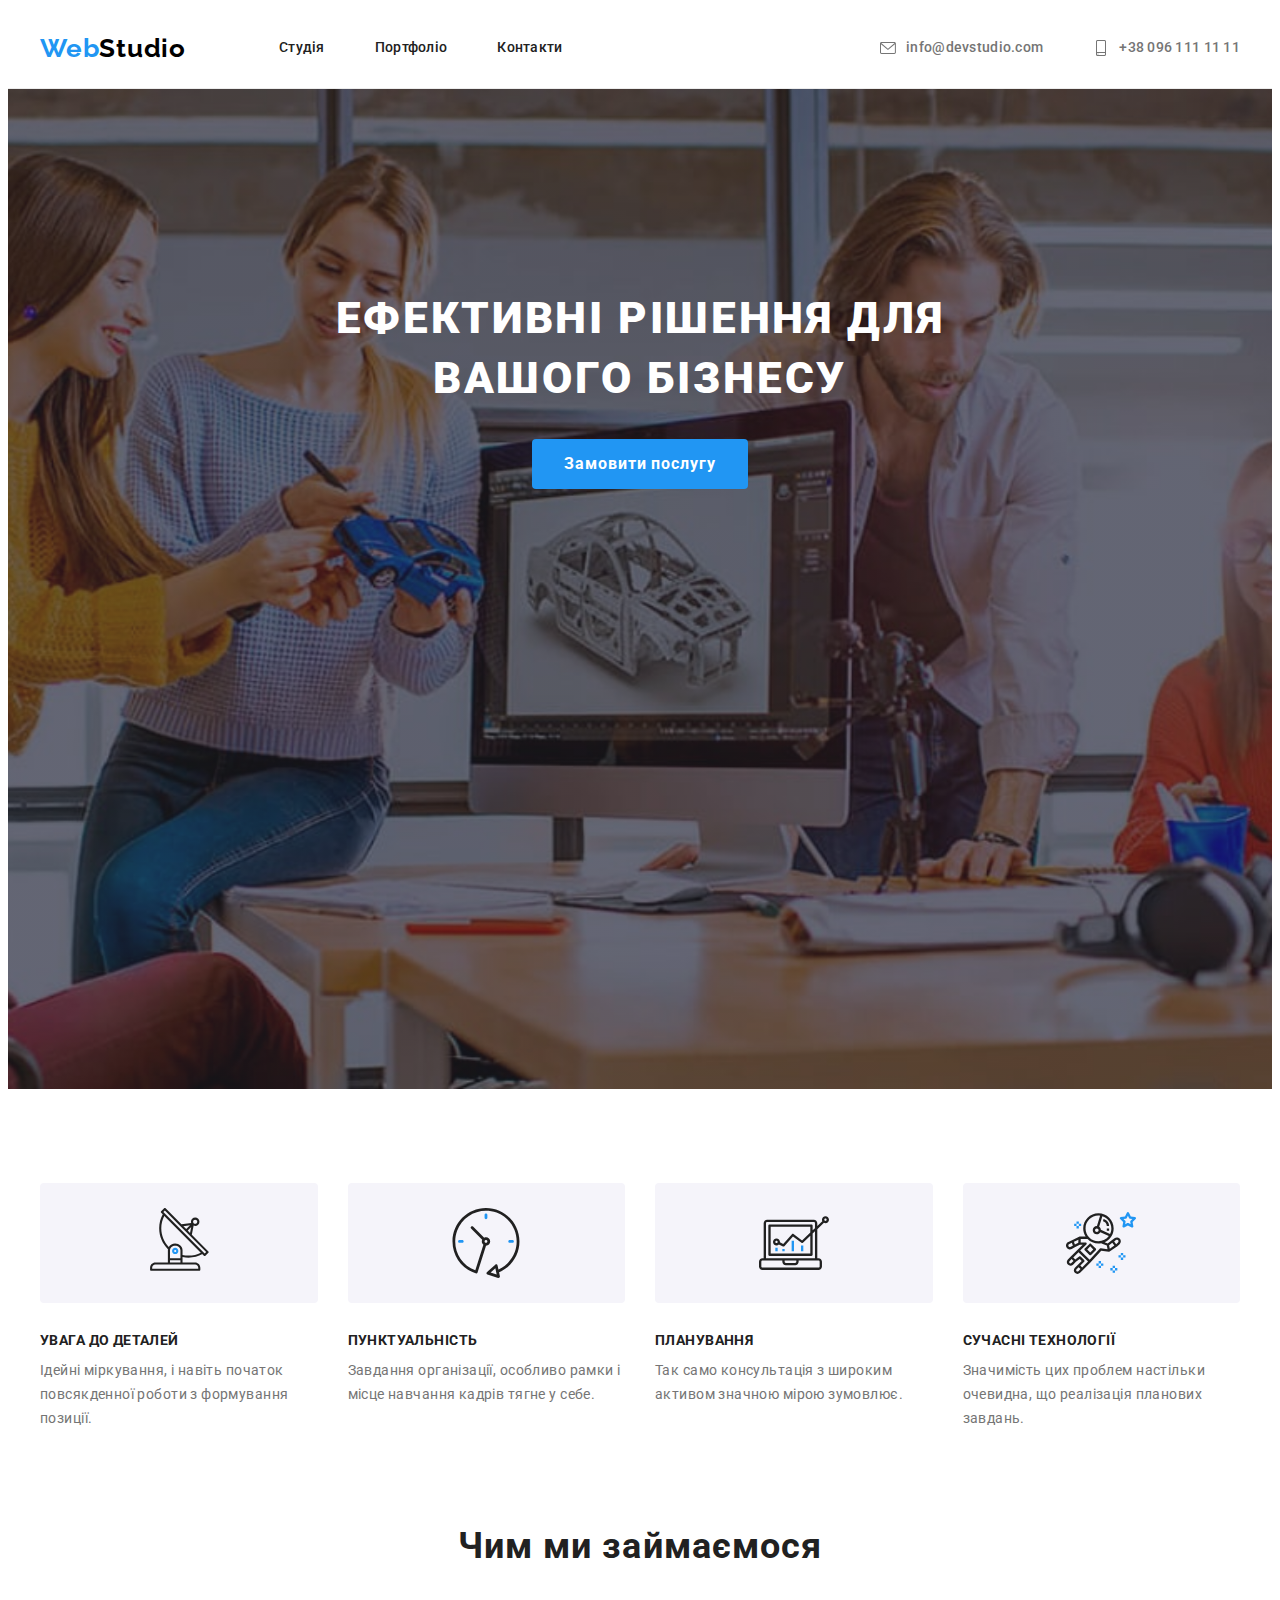
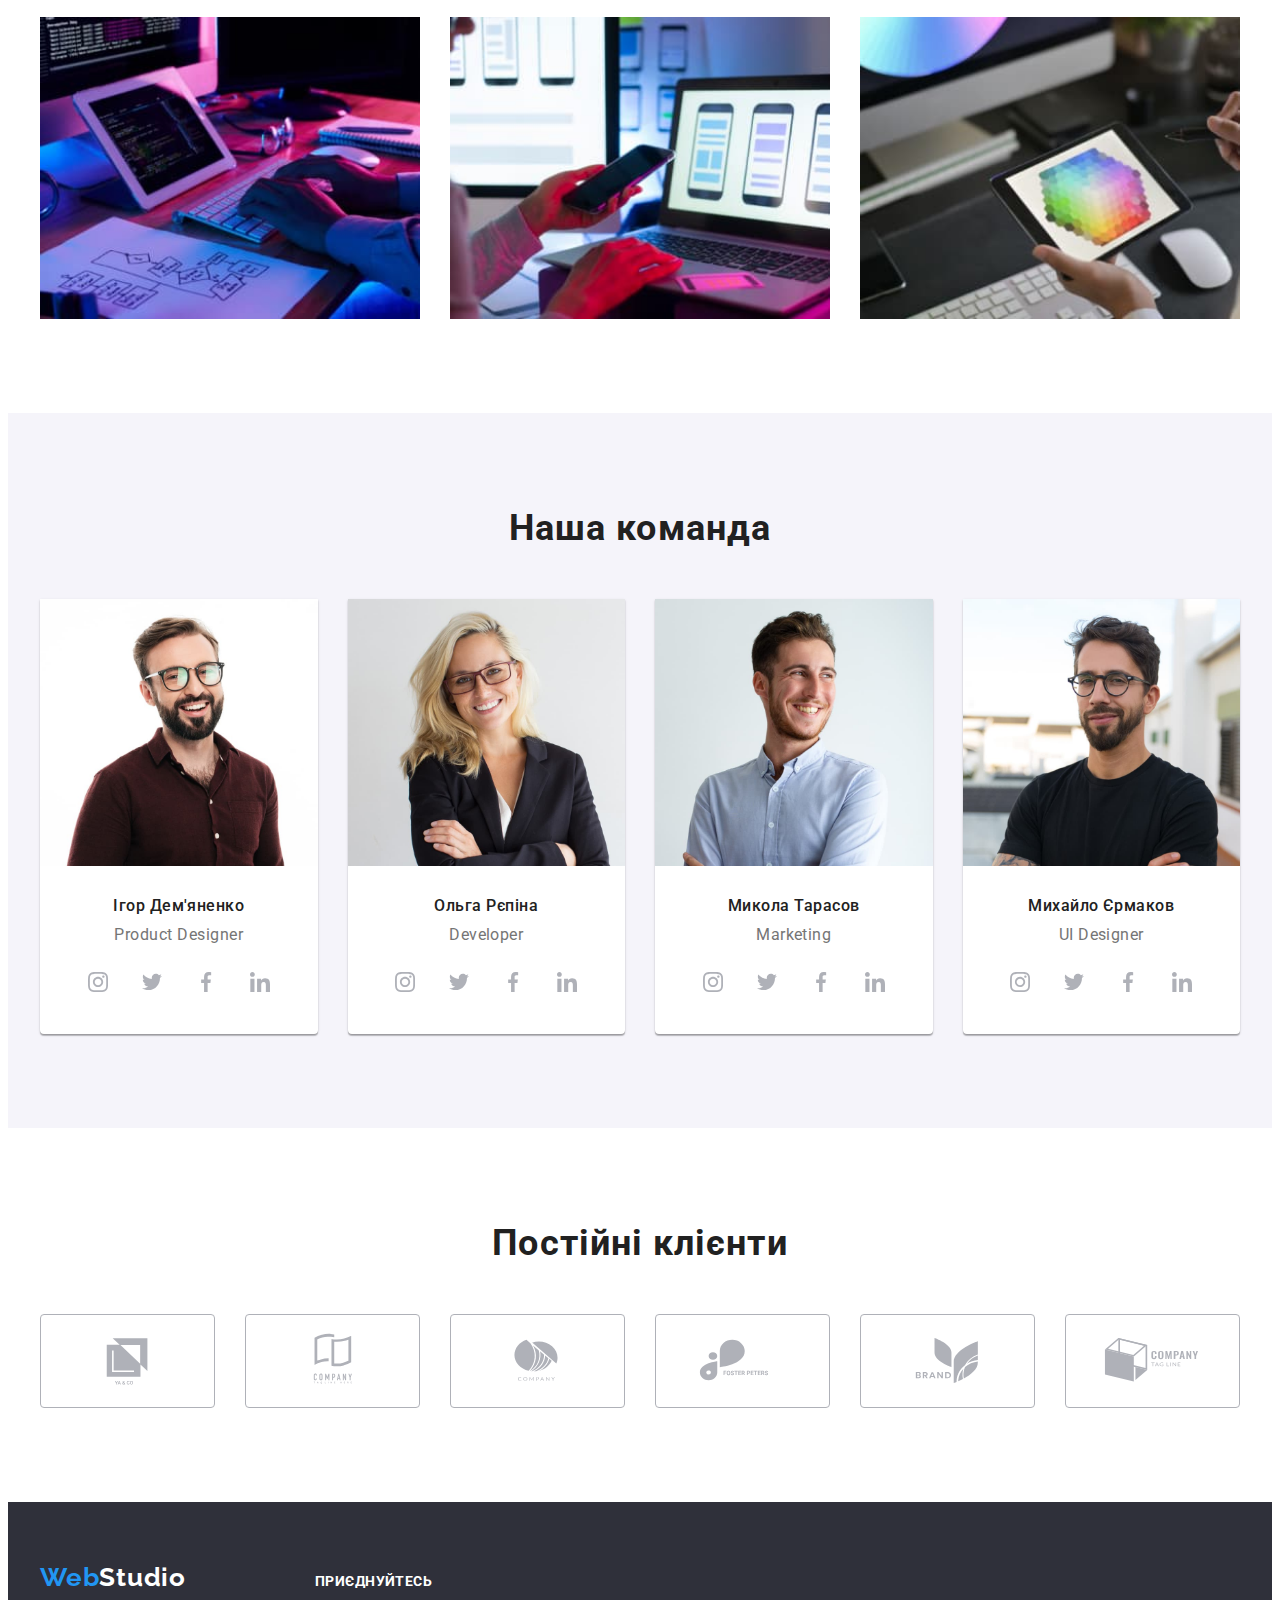
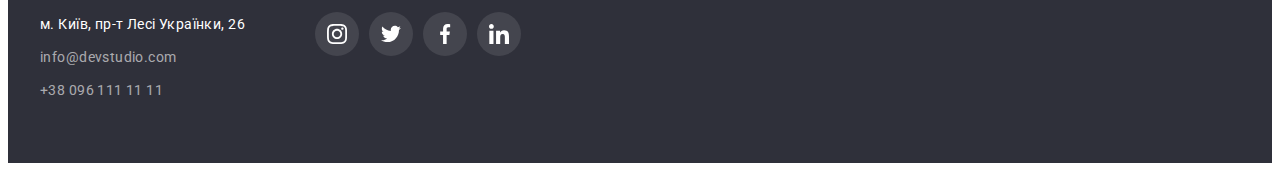
==== commit 28ba5188: "finish hw-04" ====
--- a/index.html
+++ b/index.html
@@ -51,7 +51,7 @@
             >
           </li>
           <li class="nav-contacts-item">
-            <a href="tel:+380961111111" class="link mobile"
+            <a href="tel:+380961111111" class="link"
               ><svg class="nav-contacts-icon" width="16" height="16">
                 <use href="./images/icons.svg#icon-smartphone"></use></svg
               >+38 096 111 11 11</a
@@ -492,12 +492,12 @@
                 >
               </li>
               <li class="footer-list-item mail">
-                <a class="link" href="mailto:info@devstudio.com"
+                <a class="footer-list-link" href="mailto:info@devstudio.com"
                   >info@devstudio.com</a
                 >
               </li>
               <li class="footer-list-item">
-                <a class="link" href="tel:+380961111111">+38 096 111 11 11</a>
+                <a class="footer-list-link" href="tel:+380961111111">+38 096 111 11 11</a>
               </li>
             </ul>
           </address>
--- a/css/style.css
+++ b/css/style.css
@@ -155,24 +155,14 @@
   color: var(--secondary-text-color);
 }
 
-.link.mobile {
-  display: flex;
-  align-items: center;
+.nav-contacts-icon {
+  margin-right: 10px;
+  fill: currentColor;
 }
 
 .nav-contacts-item .link:hover,
 .nav-contacts-item .link:focus {
   color: var(--accent-color);
-}
-
-.nav-contacts-icon {
-  margin-right: 10px;
-  fill: var(--secondary-text-color);
-}
-
-.link:hover .nav-contacts-icon,
-.link:focus .nav-contacts-icon {
-  fill: var(--accent-color);
 }
 
 /* ------- HERO ------- */
@@ -265,6 +255,7 @@
   align-items: center;
   display: flex;
   height: 120px;
+  width: 100%;
   margin-bottom: 30px;
   background: var(--primary-bgr-color);
   border-radius: 4px;
@@ -373,13 +364,17 @@
   display: flex;
   justify-content: center;
   align-items: center;
-  fill: var(--primary-brd-color);
+  color: var(--primary-brd-color);
+}
+
+.social-icon {
+  fill: currentColor;
 }
 
 .social-link:hover,
 .social-link:focus {
   background-color: var(--accent-color);
-  fill: var(--primary-white-color);
+  color: var(--primary-white-color);
 }
 
 /* ------------ CLIENTS ----------------*/
@@ -407,24 +402,22 @@
   justify-content: center;
   align-items: center;
 
-  width: 170px;
+  width: auto;
   height: 92px;
   border: 1px solid var(--primary-brd-color);
   border-radius: 4px;
+
+  color: var(--primary-brd-color);
 }
 
 .clients-icon {
-  fill: var(--primary-brd-color);
+  fill: currentColor;
 }
 
 .clients-link:hover,
 .clients-link:focus {
   border: 1px solid var(--accent-color);
-}
-
-.clients-link:hover .clients-icon,
-.clients-link:focus .clients-icon {
-  fill: var(--accent-color);
+  color: var(--accent-color);
 }
 
 /* ------------- FILTERS ------------ */
@@ -476,8 +469,14 @@
   background: var(--primary-white-color);
 }
 
-.portfolio-list-item:hover,
-.portfolio-list-item:focus {
+.portfolio-link {
+  display: block;
+  width: 100%;
+  height: 100%;
+}
+
+.portfolio-link:hover,
+.portfolio-link:focus {
   box-shadow: 0px 1px 1px rgba(0, 0, 0, 0.12), 0px 4px 4px rgba(0, 0, 0, 0.06),
     1px 4px 6px rgba(0, 0, 0, 0.16);
 }
@@ -537,7 +536,7 @@
   color: var(--logo-bottom-color);
 }
 
-.footer-list-item .link {
+.footer-list-link {
   font-style: normal;
   font-size: 14px;
   line-height: 1.71;
@@ -545,7 +544,7 @@
   color: var(--footer-bgr-item-color);
 }
 
-.footer-list-item > .footer-link {
+.footer-link {
   font-style: normal;
   font-size: 14px;
   line-height: 1.71;
@@ -553,13 +552,13 @@
   color: var(--primary-white-color);
 }
 
-.footer-list-item > .footer-link:hover,
-.footer-list-item > .footer-link:focus {
+.footer-link:hover,
+.footer-link:focus {
   color: var(--accent-color);
 }
 
-.footer-list-item .link:hover,
-.footer-list-item .link:focus {
+.footer-list-link:hover,
+.footer-list-link:focus {
   color: var(--accent-color);
 }
 
@@ -595,10 +594,11 @@
   width: 44px;
 
   background-color: var(--footer-bgr-social-link-color);
+  color: var(--primary-white-color);
 }
 
 .footer-social-icon {
-  fill: var(--primary-white-color);
+  fill: currentColor;
 }
 
 .footer-social-link:hover,
